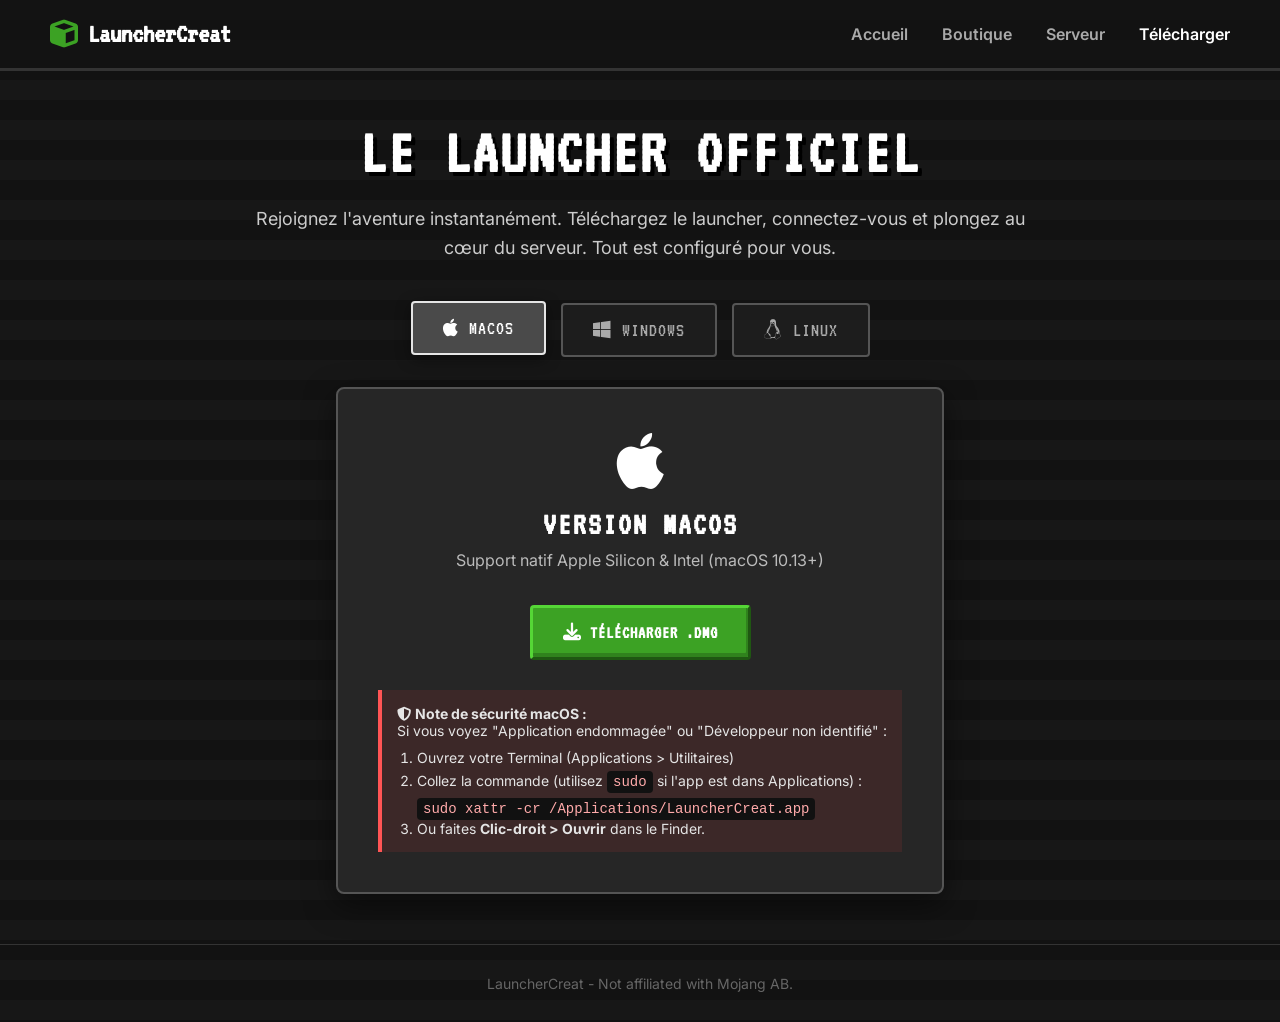
==== index.html @ 062ac220 "Add files via upload" ====
<!DOCTYPE html>
<html lang="fr">
<head>
    <meta charset="UTF-8">
    <meta name="viewport" content="width=device-width, initial-scale=1.0">
    <title>Télécharger LauncherCreat</title>
    <link rel="stylesheet" href="style.css">
    <link href="https://fonts.googleapis.com/css2?family=Inter:wght@400;700;900&family=VT323&display=swap" rel="stylesheet">
    <link rel="stylesheet" href="https://cdnjs.cloudflare.com/ajax/libs/font-awesome/6.4.0/css/all.min.css">
</head>
<body>

    <!-- Header -->
    <header class="header">
        <div class="logo">
            <i class="fas fa-cube"></i> LauncherCreat
        </div>
        <nav class="nav-links">
            <a href="#">Accueil</a>
            <a href="#">Boutique</a>
            <a href="#">Serveur</a>
            <a href="#" class="active">Télécharger</a>
        </nav>
    </header>

    <!-- Hero Section -->
    <div class="hero">
        <div class="hero-content">
            <h1 class="hero-title">LE LAUNCHER OFFICIEL</h1>
            <p class="hero-subtitle">Rejoignez l'aventure instantanément. Téléchargez le launcher, connectez-vous et plongez au cœur du serveur. Tout est configuré pour vous.</p>
            
            <div class="platform-tabs">
                <button class="tab-btn active" onclick="showPlatform('mac')"><i class="fab fa-apple"></i> macOS</button>
                <button class="tab-btn" onclick="showPlatform('win')"><i class="fab fa-windows"></i> Windows</button>
                <button class="tab-btn" onclick="showPlatform('lin')"><i class="fab fa-linux"></i> Linux</button>
            </div>

            <div class="downloads-container">
                <!-- MAC DETAILS -->
                <div id="mac-details" class="download-card active-card">
                    <i class="fab fa-apple fa-4x mb-3" style="color: #fff; margin-bottom: 15px;"></i>
                    <h2>Version macOS</h2>
                    <p style="color: #bbb; margin-bottom: 20px;">Support natif Apple Silicon & Intel (macOS 10.13+)</p>
                    <a href="../frontend/dist/LauncherCreat-1.0.0.dmg" class="btn btn-primary" download>
                        <i class="fas fa-download"></i> Télécharger .DMG
                    </a>
                    <div class="mac-warning" style="margin-top: 30px;">
                        <p><i class="fas fa-shield-alt"></i> <strong>Note de sécurité macOS :</strong></p>
                        <p>Si vous voyez "Application endommagée" ou "Développeur non identifié" :</p>
                        <ol>
                            <li>Ouvrez votre Terminal (Applications > Utilitaires)</li>
                            <li>Collez la commande (utilisez <code>sudo</code> si l'app est dans Applications) :<br>
                                <code>sudo xattr -cr /Applications/LauncherCreat.app</code>
                            </li>
                            <li>Ou faites <strong>Clic-droit > Ouvrir</strong> dans le Finder.</li>
                        </ol>
                    </div>
                </div>

                <!-- WINDOWS DETAILS -->
                <div id="win-details" class="download-card" style="display: none;">
                    <i class="fab fa-windows fa-4x mb-3" style="color: #0078D7; margin-bottom: 15px;"></i>
                    <h2>Version Windows</h2>
                    <p style="color: #bbb; margin-bottom: 20px;">Compatible Windows 10 & 11 (Architecture <strong>x64</strong>)</p>
                    <a href="../frontend/dist/LauncherCreat Setup 1.0.0.exe" class="btn btn-primary" download>
                        <i class="fas fa-download"></i> Télécharger .EXE
                    </a>
                    <p style="margin-top: 25px; font-size: 14px; color: #888;">
                        * Si l'écran SmartScreen s'affiche, cliquez sur "Informations complémentaires" puis sur "Exécuter quand même".
                    </p>
                </div>

                <!-- LINUX DETAILS -->
                <div id="lin-details" class="download-card" style="display: none;">
                    <i class="fab fa-linux fa-4x mb-3" style="color: #FCC624; margin-bottom: 15px;"></i>
                    <h2>Version Linux</h2>
                    <p style="color: #bbb; margin-bottom: 20px;">Format universel AppImage (Architecture <strong>x64</strong>)</p>
                    <a href="../frontend/dist/LauncherCreat-1.0.0.AppImage" class="btn btn-primary" download>
                        <i class="fas fa-download"></i> Télécharger .AppImage
                    </a>
                    <div class="mac-warning" style="margin-top: 30px; border-color: #fcc624; background: rgba(252, 198, 36, 0.1);">
                        <p><strong style="color: #fcc624;"><i class="fas fa-terminal"></i> Instructions :</strong></p>
                        <ol>
                            <li>Après le téléchargement, rendez le fichier exécutable.</li>
                            <li><code>chmod +x "LauncherCreat-1.0.0.AppImage"</code></li>
                            <li>Double-cliquez pour lancer le jeu.</li>
                        </ol>
                    </div>
                </div>
            </div>
        </div>
    </div>

    <!-- Scripts -->
    <script>
        function showPlatform(platformId) {
            // Hide all details
            document.querySelectorAll('.download-card').forEach(el => el.style.display = 'none');
            // Remove active style from tabs
            document.querySelectorAll('.tab-btn').forEach(el => el.classList.remove('active'));
            
            // Show selected detail
            document.getElementById(platformId + '-details').style.display = 'block';
            // Mark tab as active
            event.currentTarget.classList.add('active');
        }
    </script>

    <!-- Footer -->
    <footer class="footer">
        <p>LauncherCreat - Not affiliated with Mojang AB.</p>
    </footer>

</body>
</html>
---- style.css ----
:root {
    --mc-green: #3ca224;
    --mc-green-hover: #45b929;
    --mc-gray: #3B3B3B;
    --mc-dark: #121212;
    --mc-text: #E5E5E5;
}

* {
    box-sizing: border-box;
    margin: 0;
    padding: 0;
}

body {
    font-family: 'Inter', sans-serif;
    background-color: var(--mc-dark);
    color: var(--mc-text);
    /* Very subtle dirt background pattern */
    background-image: url("data:image/svg+xml,%3Csvg width='40' height='40' viewBox='0 0 40 40' xmlns='http://www.w3.org/2000/svg'%3E%3Cpath d='M0 0h40v40H0V0zm20 20h20v20H20V20zM0 20h20v20H0V20z' fill='%231d1d1d' fill-opacity='0.4' fill-rule='evenodd'/%3E%3C/svg%3E");
}

h1, h2, h3 {
    font-family: 'VT323', monospace;
    text-transform: uppercase;
    letter-spacing: 2px;
}

/* Header */
.header {
    display: flex;
    justify-content: space-between;
    align-items: center;
    padding: 20px 50px;
    background: rgba(20, 20, 20, 0.95);
    border-bottom: 3px solid #333;
    position: sticky;
    top: 0;
    z-index: 100;
}

.logo {
    font-family: 'VT323', monospace;
    font-size: 28px;
    color: white;
    font-weight: bold;
    display: flex;
    align-items: center;
    gap: 10px;
}

.logo i {
    color: var(--mc-green);
}

.nav-links a {
    color: #aaa;
    text-decoration: none;
    margin-left: 30px;
    font-weight: 600;
    transition: color 0.2s;
}

.nav-links a:hover, .nav-links a.active {
    color: white;
}

/* Hero Section */
.hero {
    display: flex;
    justify-content: center;
    align-items: center;
    min-height: 80vh;
    padding: 50px 20px;
    text-align: center;
}

.hero-content {
    max-width: 800px;
}

.hero-title {
    font-size: 64px;
    color: white;
    margin-bottom: 20px;
    text-shadow: 4px 4px 0 #000;
}

.hero-subtitle {
    font-size: 18px;
    color: #ccc;
    line-height: 1.6;
    margin-bottom: 40px;
}

/* Download Card Mac */
.download-card {
    background: rgba(40, 40, 40, 0.9);
    border: 2px solid #555;
    border-radius: 8px;
    padding: 40px;
    box-shadow: 0 10px 30px rgba(0,0,0,0.5);
    display: inline-block;
}

.download-card h2 {
    font-size: 32px;
    margin-bottom: 10px;
    color: white;
}

.mac-warning {
    margin-top: 25px;
    background: rgba(255, 60, 60, 0.1);
    border-left: 4px solid #ff5555;
    padding: 15px;
    text-align: left;
    font-size: 14px;
}

.mac-warning code {
    background: #111;
    padding: 3px 6px;
    border-radius: 4px;
    font-family: monospace;
    display: inline-block;
    margin-top: 5px;
    color: #ffaaaa;
}

.mac-warning ol {
    margin-left: 20px;
    margin-top: 10px;
}

/* Buttons */
.btn {
    display: inline-block;
    padding: 15px 30px;
    font-size: 18px;
    font-weight: bold;
    text-decoration: none;
    border-radius: 4px;
    transition: all 0.2s;
    text-transform: uppercase;
    font-family: 'VT323', monospace;
    letter-spacing: 1px;
}

.btn-primary {
    background-color: var(--mc-green);
    color: white;
    border: 3px solid #1f5712;
    border-top-color: #55d636;
    border-left-color: #55d636;
    box-shadow: inset -2px -4px rgba(0,0,0,0.2);
    margin-top: 15px;
}

.btn-primary:hover {
    background-color: var(--mc-green-hover);
    transform: translateY(-2px);
}

.btn-secondary {
    background-color: #555;
    color: white;
    border: 3px solid #333;
    border-top-color: #777;
    border-left-color: #777;
    margin-top: 10px;
}

.btn-secondary:hover {
    background-color: #666;
}

/* Platform Tabs */
.platform-tabs {
    display: flex;
    justify-content: center;
    gap: 15px;
    margin-bottom: 30px;
    flex-wrap: wrap;
}

.tab-btn {
    background: rgba(30, 30, 30, 0.8);
    border: 2px solid #555;
    color: #aaa;
    padding: 15px 30px;
    font-size: 20px;
    font-family: 'VT323', monospace;
    text-transform: uppercase;
    letter-spacing: 1px;
    border-radius: 4px;
    cursor: pointer;
    transition: all 0.2s;
    display: flex;
    align-items: center;
    gap: 10px;
}

.tab-btn:hover {
    background: rgba(50, 50, 50, 0.9);
    color: white;
}

.tab-btn.active {
    background: rgba(80, 80, 80, 0.9);
    border-color: var(--mc-text);
    color: white;
    transform: translateY(-2px);
    box-shadow: 0 4px 15px rgba(0,0,0,0.4);
}

.downloads-container {
    perspective: 1000px;
}

/* Footer */
.footer {
    text-align: center;
    padding: 30px;
    border-top: 1px solid #333;
    color: #666;
    font-size: 14px;
}
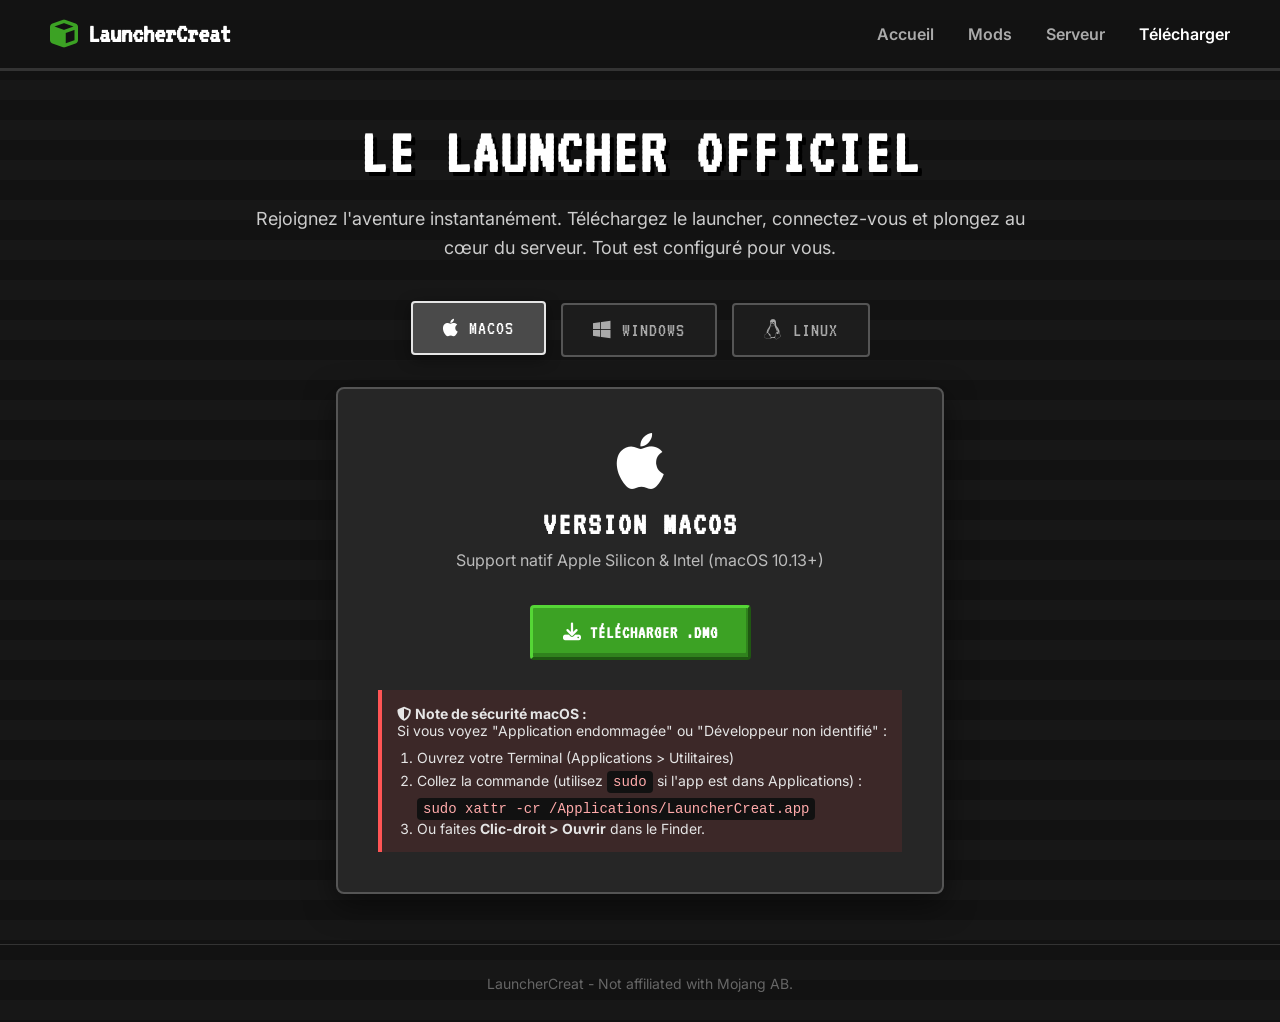
==== commit 28bd3803: "Update index.html" ====
--- a/index.html
+++ b/index.html
@@ -17,7 +17,7 @@
         </div>
         <nav class="nav-links">
             <a href="#">Accueil</a>
-            <a href="#">Boutique</a>
+            <a href="index2.html">Mods</a>
             <a href="#">Serveur</a>
             <a href="#" class="active">Télécharger</a>
         </nav>
@@ -41,7 +41,7 @@
                     <i class="fab fa-apple fa-4x mb-3" style="color: #fff; margin-bottom: 15px;"></i>
                     <h2>Version macOS</h2>
                     <p style="color: #bbb; margin-bottom: 20px;">Support natif Apple Silicon & Intel (macOS 10.13+)</p>
-                    <a href="../frontend/dist/LauncherCreat-1.0.0.dmg" class="btn btn-primary" download>
+                    <a href="https://github.com/Eaielectronic/web-launcher/releases/download/MAc/LauncherCreat-1.0.0-universal.dmg" class="btn btn-primary" download>
                         <i class="fas fa-download"></i> Télécharger .DMG
                     </a>
                     <div class="mac-warning" style="margin-top: 30px;">
@@ -62,7 +62,7 @@
                     <i class="fab fa-windows fa-4x mb-3" style="color: #0078D7; margin-bottom: 15px;"></i>
                     <h2>Version Windows</h2>
                     <p style="color: #bbb; margin-bottom: 20px;">Compatible Windows 10 & 11 (Architecture <strong>x64</strong>)</p>
-                    <a href="../frontend/dist/LauncherCreat Setup 1.0.0.exe" class="btn btn-primary" download>
+                    <a href="https://github.com/Eaielectronic/web-launcher/releases/download/Win/LauncherCreat.Setup.1.0.0.exe" class="btn btn-primary" download>
                         <i class="fas fa-download"></i> Télécharger .EXE
                     </a>
                     <p style="margin-top: 25px; font-size: 14px; color: #888;">
@@ -75,7 +75,7 @@
                     <i class="fab fa-linux fa-4x mb-3" style="color: #FCC624; margin-bottom: 15px;"></i>
                     <h2>Version Linux</h2>
                     <p style="color: #bbb; margin-bottom: 20px;">Format universel AppImage (Architecture <strong>x64</strong>)</p>
-                    <a href="../frontend/dist/LauncherCreat-1.0.0.AppImage" class="btn btn-primary" download>
+                    <a href="https://github.com/Eaielectronic/web-launcher/releases/download/linux/LauncherCreat-1.0.0.AppImage" class="btn btn-primary" download>
                         <i class="fas fa-download"></i> Télécharger .AppImage
                     </a>
                     <div class="mac-warning" style="margin-top: 30px; border-color: #fcc624; background: rgba(252, 198, 36, 0.1);">
